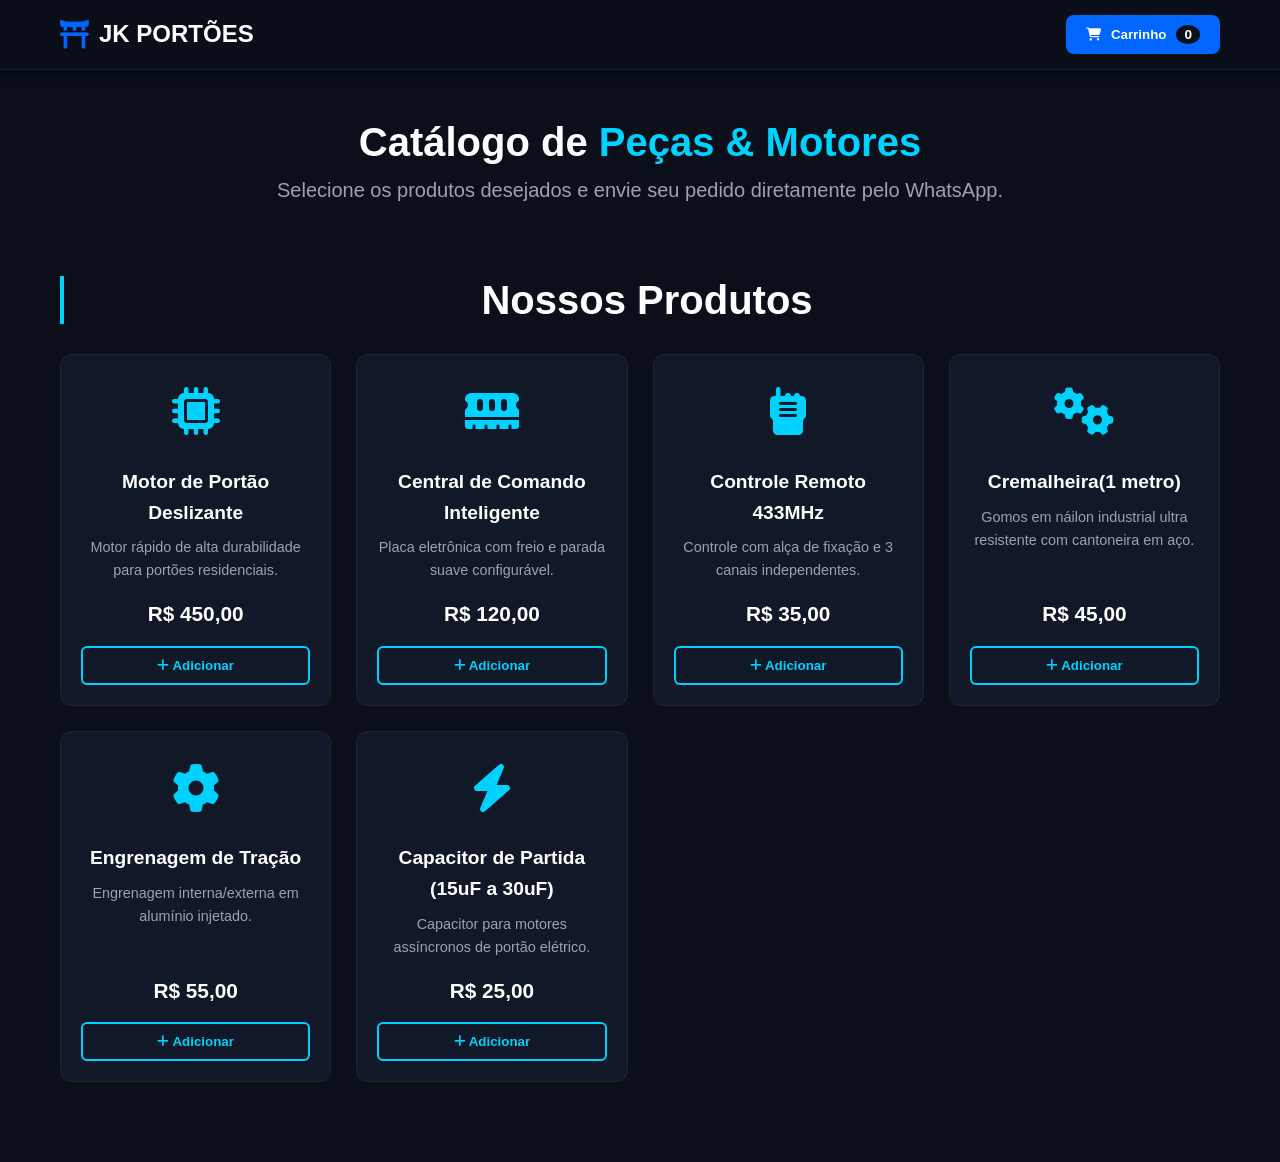
==== catalogo.html @ 3cca9722 "primeiro commit" ====
<!DOCTYPE html>
<html lang="pt-BR">
<head>
    <meta charset="UTF-8">
    <meta name="viewport" content="width=device-width, initial-scale=1.0">
    <title>Catálogo de Produtos - JK Portões</title>
    <!-- FontAwesome para os Ícones -->
    <link rel="stylesheet" href="https://cdnjs.cloudflare.com/ajax/libs/font-awesome/6.4.0/css/all.min.css">
    <link rel="stylesheet" href="style.css">
</head>
<body>

    <!-- Cabeçalho -->
    <header class="header">
        <div class="container header-content">
            <a href="#" class="logo">
                <i class="fa-solid fa-torii-gate"></i> JK PORTÕES
            </a>
            
            <button class="cart-btn" id="cart-btn">
                <i class="fa-solid fa-cart-shopping"></i>
                <span>Carrinho</span>
                <span class="cart-count" id="cart-count">0</span>
            </button>
        </div>
    </header>

    <!-- Banner principal -->
    <section class="hero-catalogo">
        <div class="container">
            <h1 class="hero-title">Catálogo de <span class="highlight">Peças & Motores</span></h1>
            <p class="hero-subtitle">Selecione os produtos desejados e envie seu pedido diretamente pelo WhatsApp.</p>
        </div>
    

    <!-- Catálogo de Produtos -->
    <main class="container catalog-section">
        <h2 class="section-title">Nossos Produtos</h2>
        <div class="products-grid" id="products-grid">
            <!-- Produtos renderizados via JavaScript -->
        </div>
    </main>
    </section>

    <!-- Modal do Carrinho de Compras -->
    <div class="cart-modal-overlay" id="cart-modal">
        <div class="cart-modal">
            <div class="cart-header">
                <h3>Seu Carrinho</h3>
                <button class="close-btn" id="close-cart">&times;</button>
            </div>
            
            <div class="cart-items" id="cart-items">
                <!-- Itens adicionados aparecem aqui -->
            </div>

            <div class="cart-footer">
                <div class="cart-total">
                    <span>Total:</span>
                    <strong id="cart-total-price">R$ 0,00</strong>
                </div>
                <button class="btn btn-primary btn-checkout" id="checkout-btn">
                    <i class="fa-brands fa-whatsapp"></i> Finalizar no WhatsApp
                </button>
            </div>
        </div>
    </div>

    <script src="script.js"></script>
</body>
</html>
---- style.css ----
/* ===================================
   CSS Variables
   =================================== */
:root {
    --primary-color: #0066FF;
    --accent-color: #00D2FF;
    --highlight-red: #FF2A00;
    --dark-color: #0b0f19;
    --dark-card-color: #111827;
    --light-color: #1f293d;
    --gray-color: #9ca3af;
    --white-color: #ffffff;

    --gradient-primary: linear-gradient(135deg, #0052CC 0%, #002b80 100%);
    --gradient-accent: linear-gradient(135deg, #0066FF 0%, #00D2FF 100%);
    --gradient-dark: linear-gradient(135deg, #0b0f19 0%, #111827 100%);

    --shadow-sm: 0 1px 2px 0 rgb(0 0 0 / 0.5);
    --shadow-md: 0 4px 6px -1px rgb(0 0 0 / 0.5);
    --shadow-lg: 0 10px 15px -3px rgb(0 0 0 / 0.6);
    --shadow-xl: 0 20px 25px -5px rgb(0 0 0 / 0.7);

    --transition: all 0.3s ease;

    --font-primary: 'Segoe UI', Tahoma, Geneva, Verdana, sans-serif;
}

/* ===================================
   Reset & Base Styles
   =================================== */
* {
    margin: 0;
    padding: 0;
    box-sizing: border-box;
}

html {
    scroll-behavior: smooth;
}

body {
    font-family: var(--font-primary);
    color: var(--white-color);
    background-color: var(--dark-color);
    line-height: 1.6;
    overflow-x: hidden;
}

img {
    max-width: 100%;
    height: auto;
    display: block;
}

a {
    text-decoration: none;
    color: inherit;
}

ul {
    list-style: none;
}

button {
    border: none;
    background: none;
    cursor: pointer;
    font-family: inherit;
}

/* ===================================
   Utility Classes
   =================================== */
.container {
    max-width: 1200px;
    margin: 0 auto;
    padding: 0 20px;
}

.section-header {
    text-align: center;
    max-width: 700px;
    margin: 0 auto 50px;
}

.section-subtitle {
    display: inline-block;
    color: var(--accent-color);
    font-weight: 600;
    text-transform: uppercase;
    font-size: 0.875rem;
    letter-spacing: 1px;
    margin-bottom: 10px;
}

.section-title {
    font-size: 2.5rem;
    color: var(--white-color);
    margin-bottom: 15px;
    line-height: 1.2;
}

.section-description {
    color: var(--gray-color);
    font-size: 1.125rem;
}

.btn {
    display: inline-flex;
    align-items: center;
    gap: 8px;
    padding: 14px 30px;
    border-radius: 8px;
    font-weight: 600;
    transition: var(--transition);
    font-size: 1rem;
}

.btn-primary {
    background: var(--gradient-accent);
    color: var(--white-color);
    box-shadow: var(--shadow-md);
}

.btn-primary:hover {
    transform: translateY(-2px);
    box-shadow: 0 0 15px rgba(0, 210, 255, 0.4);
}

.btn-secondary {
    background: transparent;
    color: var(--white-color);
    border: 2px solid var(--primary-color);
}

.btn-secondary:hover {
    background: var(--primary-color);
    color: var(--white-color);
    box-shadow: 0 0 15px rgba(0, 102, 255, 0.4);
}

/* ===================================
   Header
   =================================== */
.header {
    position: fixed;
    top: 0;
    left: 0;
    right: 0;
    background: rgba(11, 15, 25, 0.95);
    backdrop-filter: blur(10px);
    box-shadow: 0 2px 10px rgba(0, 0, 0, 0.5);
    border-bottom: 1px solid rgba(0, 102, 255, 0.2);
    z-index: 1000;
    transition: var(--transition);
}

.header-content {
    display: flex;
    justify-content: space-between;
    align-items: center;
    padding: 15px 0;
}

.logo {
    display: flex;
    align-items: center;
    gap: 10px;
    font-size: 1.5rem;
    font-weight: 700;
    color: var(--white-color);
}

.logo i {
    color: var(--primary-color);
    font-size: 1.8rem;
}

.nav-list {
    display: flex;
    gap: 30px;
}

.nav-link {
    color: var(--white-color);
    font-weight: 500;
    position: relative;
    transition: var(--transition);
}

.nav-link::after {
    content: '';
    position: absolute;
    bottom: -5px;
    left: 0;
    width: 0;
    height: 2px;
    background: var(--accent-color);
    transition: var(--transition);
}

.nav-link:hover {
    color: var(--accent-color);
}

.nav-link:hover::after {
    width: 100%;
}

.mobile-toggle {
    display: none;
    flex-direction: column;
    gap: 5px;
    padding: 5px;
}

.mobile-toggle span {
    width: 25px;
    height: 3px;
    background: var(--accent-color);
    border-radius: 3px;
    transition: var(--transition);
}

/* ===================================
   Hero Section
   =================================== */
.hero {
    position: relative;
    min-height: 100vh;
    display: flex;
    align-items: center;
    padding: 120px 0 80px;
    overflow: hidden;
    background-color: var(--dark-color);
}

.hero-bg {
    position: absolute;
    top: 0;
    left: 0;
    right: 0;
    bottom: 0;
    background: linear-gradient(135deg, rgba(11, 15, 25, 0.95) 0%, rgba(0, 43, 128, 0.8) 100%),
                url('https://images.unsplash.com/photo-1486262715619-67b85e0b08d3?w=1920&q=80') center/cover no-repeat;
    z-index: -1;
}

.hero-content {
    display: grid;
    grid-template-columns: 1fr 1fr;
    gap: 60px;
    align-items: center;
}

.hero-title {
    font-size: 3.5rem;
    color: var(--white-color);
    line-height: 1.1;
    margin-bottom: 20px;
}

.hero-title .highlight {
    color: var(--accent-color);
}

.hero-subtitle {
    font-size: 1.25rem;
    color: var(--gray-color);
    margin-bottom: 30px;
}

.hero-buttons {
    display: flex;
    flex-wrap: wrap;
    gap: 15px;
    margin-bottom: 50px;
}

.hero-stats {
    display: grid;
    grid-template-columns: repeat(3, 1fr);
    gap: 30px;
}

.stat-item {
    display: flex;
    align-items: center;
    gap: 15px;
}

.stat-item i {
    font-size: 2.5rem;
    color: var(--accent-color);
}

.stat-content {
    display: flex;
    flex-direction: column;
}

.stat-number {
    font-size: 1.75rem;
    font-weight: 700;
    color: var(--white-color);
}

.stat-label {
    font-size: 0.875rem;
    color: var(--gray-color);
}

.hero-image {
    display: flex;
    justify-content: center;
    align-items: center;
}

.hero-circle {
    width: 450px;
    height: 450px;
    border-radius: 50%;
    overflow: hidden;
    border: 10px solid rgba(0, 102, 255, 0.3);
    box-shadow: 0 0 30px rgba(0, 102, 255, 0.3);
}

.hero-circle img {
    width: 100%;
    height: 100%;
    object-fit: cover;
}

/* ===================================
   About Section
   =================================== */
.about {
    padding: 100px 0;
    background: var(--dark-card-color);
}

.about-content {
    display: grid;
    grid-template-columns: 1fr 1fr;
    gap: 60px;
    align-items: center;
}

.about-image {
    position: relative;
}

.about-image img {
    border-radius: 15px;
    box-shadow: var(--shadow-lg);
    width: 100%;
}

.about-badge {
    position: absolute;
    bottom: 30px;
    right: 30px;
    background: var(--gradient-accent);
    color: var(--white-color);
    padding: 20px;
    border-radius: 15px;
    display: flex;
    flex-direction: column;
    align-items: center;
    gap: 5px;
    box-shadow: var(--shadow-lg);
}

.about-badge i {
    font-size: 2rem;
}

.about-badge span {
    font-weight: 700;
    font-size: 1.125rem;
}

.about-text .section-title {
    text-align: left;
}

.about-text .section-subtitle {
    margin-bottom: 10px;
}

.about-description {
    color: var(--gray-color);
    margin-bottom: 20px;
    line-height: 1.8;
}

.about-features {
    display: grid;
    grid-template-columns: 1fr 1fr;
    gap: 15px;
    margin-top: 30px;
}

.feature-item {
    display: flex;
    align-items: center;
    gap: 10px;
    color: var(--white-color);
}

.feature-item i {
    color: var(--accent-color);
    font-size: 1.25rem;
}

/* ===================================
   Gallery Section
   =================================== */
.gallery {
    padding: 100px 0;
    background: var(--dark-color);
}

.gallery-grid {
    display: grid;
    grid-template-columns: repeat(4, 1fr);
    grid-template-rows: repeat(2, 250px);
    gap: 20px;
}

.gallery-item {
    position: relative;
    border-radius: 15px;
    overflow: hidden;
    cursor: pointer;
}

.gallery-large {
    grid-column: span 2;
    grid-row: span 2;
}

.gallery-item img {
    width: 100%;
    height: 100%;
    object-fit: cover;
    transition: var(--transition);
}

.gallery-overlay {
    position: absolute;
    top: 0;
    left: 0;
    right: 0;
    bottom: 0;
    background: rgba(0, 102, 255, 0.8);
    display: flex;
    align-items: center;
    justify-content: center;
    opacity: 0;
    transition: var(--transition);
}

.gallery-overlay i {
    color: var(--white-color);
    font-size: 2rem;
}

.gallery-item:hover img {
    transform: scale(1.1);
}

.gallery-item:hover .gallery-overlay {
    opacity: 1;
}

/* ===================================
   Services Section
   =================================== */
.services {
    padding: 100px 0;
    background: var(--dark-card-color);
}

.services-grid {
    display: grid;
    grid-template-columns: repeat(auto-fit, minmax(350px, 1fr));
    gap: 30px;
}

.service-card {
    background: var(--dark-color);
    border: 1px solid rgba(255, 255, 255, 0.05);
    border-radius: 15px;
    overflow: hidden;
    box-shadow: var(--shadow-md);
    transition: var(--transition);
}

.service-card:hover {
    transform: translateY(-10px);
    border-color: var(--primary-color);
    box-shadow: 0 10px 20px rgba(0, 102, 255, 0.2);
}

.service-image {
    height: 200px;
    overflow: hidden;
}

.service-image img {
    width: 100%;
    height: 100%;
    object-fit: cover;
    transition: var(--transition);
}

.service-card:hover .service-image img {
    transform: scale(1.1);
}

.service-content {
    padding: 30px;
}

.service-content i {
    font-size: 2.5rem;
    color: var(--accent-color);
    margin-bottom: 15px;
}

.service-content h3 {
    font-size: 1.5rem;
    color: var(--white-color);
    margin-bottom: 15px;
}

.service-content p {
    color: var(--gray-color);
    line-height: 1.7;
}

/* ===================================
   Highlights Section
   =================================== */
.highlights {
    padding: 100px 0;
    background: var(--gradient-primary);
}

.highlights .section-subtitle,
.highlights .section-title {
    color: var(--white-color);
}

.highlights-grid {
    display: grid;
    grid-template-columns: repeat(auto-fit, minmax(250px, 1fr));
    gap: 30px;
}

.highlight-card {
    background: rgba(11, 15, 25, 0.5);
    backdrop-filter: blur(10px);
    padding: 40px 30px;
    border-radius: 15px;
    text-align: center;
    transition: var(--transition);
    border: 1px solid rgba(255, 255, 255, 0.1);
}

.highlight-card:hover {
    background: rgba(11, 15, 25, 0.7);
    transform: translateY(-10px);
    border-color: var(--accent-color);
}

.highlight-icon {
    width: 80px;
    height: 80px;
    background: var(--gradient-accent);
    border-radius: 50%;
    display: flex;
    align-items: center;
    justify-content: center;
    margin: 0 auto 20px;
    box-shadow: 0 0 15px rgba(0, 210, 255, 0.4);
}

.highlight-icon i {
    font-size: 2rem;
    color: var(--white-color);
}

.highlight-card h3 {
    font-size: 1.5rem;
    color: var(--white-color);
    margin-bottom: 15px;
}

.highlight-card p {
    color: var(--gray-color);
    line-height: 1.7;
}

/* ===================================
   Benefits Section
   =================================== */
.benefits {
    padding: 100px 0;
    background: var(--dark-color);
}

.benefits-grid {
    display: grid;
    grid-template-columns: repeat(auto-fit, minmax(250px, 1fr));
    gap: 40px;
}

.benefit-item {
    text-align: center;
}

.benefit-item i {
    font-size: 3rem;
    color: var(--accent-color);
    margin-bottom: 20px;
}

.benefit-item h4 {
    font-size: 1.25rem;
    color: var(--white-color);
    margin-bottom: 10px;
}

.benefit-item p {
    color: var(--gray-color);
}

/* ===================================
   Testimonials Section
   =================================== */
.testimonials {
    padding: 100px 0;
    background: var(--dark-card-color);
}

.testimonials-grid {
    display: grid;
    grid-template-columns: repeat(auto-fit, minmax(320px, 1fr));
    gap: 30px;
}

.testimonial-card {
    background: var(--dark-color);
    border: 1px solid rgba(255, 255, 255, 0.05);
    padding: 30px;
    border-radius: 15px;
    box-shadow: var(--shadow-md);
    transition: var(--transition);
}

.testimonial-card:hover {
    transform: translateY(-5px);
    border-color: var(--primary-color);
    box-shadow: var(--shadow-lg);
}

.testimonial-header {
    display: flex;
    align-items: center;
    gap: 15px;
    margin-bottom: 20px;
}

.testimonial-avatar {
    width: 60px;
    height: 60px;
    border-radius: 50%;
    object-fit: cover;
    border: 2px solid var(--primary-color);
}

.testimonial-info h4 {
    color: var(--white-color);
    margin-bottom: 5px;
}

.testimonial-rating {
    display: flex;
    gap: 3px;
}

.testimonial-rating i {
    color: #fbbf24;
    font-size: 0.875rem;
}

.testimonial-text {
    color: var(--gray-color);
    line-height: 1.7;
    font-style: italic;
}

/* ===================================
   FAQ Section
   =================================== */
.faq {
    padding: 100px 0;
    background: var(--dark-color);
}

.faq-container {
    max-width: 800px;
    margin: 0 auto;
}

.faq-item {
    background: var(--dark-card-color);
    border: 1px solid rgba(255, 255, 255, 0.05);
    border-radius: 10px;
    margin-bottom: 15px;
    overflow: hidden;
}

.faq-question {
    width: 100%;
    display: flex;
    justify-content: space-between;
    align-items: center;
    padding: 20px 25px;
    text-align: left;
    font-size: 1.125rem;
    font-weight: 600;
    color: var(--white-color);
    cursor: pointer;
    transition: var(--transition);
}

.faq-question:hover {
    background: rgba(0, 102, 255, 0.1);
}

.faq-question i {
    transition: var(--transition);
    color: var(--accent-color);
}

.faq-item.active .faq-question i {
    transform: rotate(180deg);
}

.faq-answer {
    max-height: 0;
    overflow: hidden;
    transition: max-height 0.3s ease;
}

.faq-answer p {
    padding: 0 25px 20px;
    color: var(--gray-color);
    line-height: 1.7;
}

.faq-item.active .faq-answer {
    max-height: 500px;
}

/* ===================================
   Contact Section
   =================================== */
.contact {
    padding: 100px 0;
    background: var(--dark-card-color);
}

.contact-info-grid {
    display: grid;
    grid-template-columns: repeat(auto-fit, minmax(280px, 1fr));
    gap: 30px;
}

.contact-card {
    background: var(--dark-color);
    border: 1px solid rgba(255, 255, 255, 0.05);
    padding: 40px 30px;
    border-radius: 15px;
    text-align: center;
    box-shadow: var(--shadow-md);
    transition: var(--transition);
}

.contact-card:hover {
    transform: translateY(-10px);
    border-color: var(--primary-color);
    box-shadow: var(--shadow-lg);
}

.contact-icon {
    width: 70px;
    height: 70px;
    background: var(--gradient-accent);
    border-radius: 50%;
    display: flex;
    align-items: center;
    justify-content: center;
    margin: 0 auto 20px;
    box-shadow: 0 0 15px rgba(0, 210, 255, 0.3);
}

.contact-icon i {
    font-size: 1.75rem;
    color: var(--white-color);
}

.contact-card h3 {
    font-size: 1.5rem;
    color: var(--white-color);
    margin-bottom: 15px;
}

.contact-card p {
    color: var(--gray-color);
    line-height: 1.8;
    margin-bottom: 5px;
}

/* ===================================
   Footer
   =================================== */
.footer {
    background: #060911;
    color: var(--gray-color);
    padding: 60px 0 0;
    border-top: 1px solid rgba(255, 255, 255, 0.05);
}

.footer-content {
    display: grid;
    grid-template-columns: 2fr 1fr 1fr 1.5fr;
    gap: 40px;
    padding-bottom: 40px;
    border-bottom: 1px solid rgba(255, 255, 255, 0.05);
}

.footer-logo {
    display: flex;
    align-items: center;
    gap: 10px;
    font-size: 1.5rem;
    font-weight: 700;
    color: var(--white-color);
    margin-bottom: 20px;
}

.footer-logo i {
    color: var(--primary-color);
    font-size: 1.8rem;
}

.footer-description {
    line-height: 1.7;
    margin-bottom: 20px;
}

.footer-social {
    display: flex;
    gap: 15px;
}

.footer-social a {
    width: 40px;
    height: 40px;
    background: rgba(255, 255, 255, 0.05);
    border-radius: 50%;
    display: flex;
    align-items: center;
    justify-content: center;
    color: var(--white-color);
    transition: var(--transition);
}

.footer-social a:hover {
    background: var(--gradient-accent);
    color: var(--white-color);
    box-shadow: 0 0 10px rgba(0, 210, 255, 0.5);
}

.footer-column h4 {
    color: var(--white-color);
    font-size: 1.25rem;
    margin-bottom: 20px;
}

.footer-links li {
    margin-bottom: 10px;
}

.footer-links a {
    transition: var(--transition);
}

.footer-links a:hover {
    color: var(--accent-color);
    padding-left: 5px;
}

.footer-contact li {
    display: flex;
    align-items: flex-start;
    gap: 10px;
    margin-bottom: 15px;
}

.footer-contact i {
    color: var(--accent-color);
    margin-top: 3px;
}

.footer-bottom {
    padding: 30px 0;
    text-align: center;
}

/* ===================================
   Scroll to Top Button
   =================================== */
.scroll-to-top {
    position: fixed;
    bottom: 30px;
    right: 30px;
    width: 50px;
    height: 50px;
    background: var(--gradient-accent);
    color: var(--white-color);
    border-radius: 50%;
    display: flex;
    align-items: center;
    justify-content: center;
    box-shadow: var(--shadow-lg);
    opacity: 0;
    visibility: hidden;
    transition: var(--transition);
    z-index: 999;
}

.scroll-to-top.active {
    opacity: 1;
    visibility: visible;
}

.scroll-to-top:hover {
    transform: translateY(-5px);
    box-shadow: 0 0 15px rgba(0, 210, 255, 0.5);
}

/* ===================================
   Responsive Design
   =================================== */
@media (max-width: 1024px) {
    .section-title {
        font-size: 2rem;
    }

    .hero-content {
        grid-template-columns: 1fr;
    }

    .hero-image {
        display: none;
    }

    .about-content {
        grid-template-columns: 1fr;
    }

    .gallery-grid {
        grid-template-columns: repeat(2, 1fr);
    }

    .footer-content {
        grid-template-columns: 1fr 1fr;
    }
}

@media (max-width: 768px) {
    .nav {
        position: fixed;
        top: 70px;
        left: 0;
        right: 0;
        background: var(--dark-card-color);
        border-bottom: 1px solid rgba(255, 255, 255, 0.1);
        max-height: 0;
        overflow: hidden;
        transition: var(--transition);
        box-shadow: var(--shadow-lg);
    }

    .nav.active {
        max-height: 500px;
    }

    .nav-list {
        flex-direction: column;
        padding: 20px;
        gap: 0;
    }

    .nav-list li {
        border-bottom: 1px solid rgba(255, 255, 255, 0.05);
    }

    .nav-link {
        display: block;
        padding: 15px 0;
    }

    .mobile-toggle {
        display: flex;
    }

    .mobile-toggle.active span:nth-child(1) {
        transform: rotate(45deg) translate(7px, 7px);
    }

    .mobile-toggle.active span:nth-child(2) {
        opacity: 0;
    }

    .mobile-toggle.active span:nth-child(3) {
        transform: rotate(-45deg) translate(7px, -7px);
    }

    .hero-title {
        font-size: 2.5rem;
    }

    .hero-stats {
        grid-template-columns: 1fr;
    }

    .hero-buttons {
        flex-direction: column;
    }

    .btn {
        width: 100%;
        justify-content: center;
    }

    .services-grid {
        grid-template-columns: 1fr;
    }

    .gallery-grid {
        grid-template-columns: 1fr;
        grid-template-rows: auto;
    }

    .gallery-large {
        grid-column: span 1;
        grid-row: span 1;
    }

    .footer-content {
        grid-template-columns: 1fr;
    }

    .scroll-to-top {
        bottom: 20px;
        right: 20px;
    }
}

@media (max-width: 480px) {
    .section-title {
        font-size: 1.75rem;
    }

    .hero-title {
        font-size: 2rem;
    }

    .hero-subtitle {
        font-size: 1rem;
    }

    .stat-number {
        font-size: 1.5rem;
    }

    .about-features {
        grid-template-columns: 1fr;
    }

    .hero-circle {
        width: 300px;
        height: 300px;
    }
}

/* ===================================
   Variáveis & Configurações de Cores (JK Portões)
   =================================== */
:root {
    --primary-color: #0066FF;
    --accent-color: #00D2FF;
    --dark-color: #0b0f19;
    --dark-card-color: #111827;
    --gray-color: #9ca3af;
    --white-color: #ffffff;
    --green-whatsapp: #25D366;
    --font-primary: 'Segoe UI', Tahoma, Geneva, Verdana, sans-serif;
}

* {
    margin: 0;
    padding: 0;
    box-sizing: border-box;
}

body {
    font-family: var(--font-primary);
    background-color: var(--dark-color);
    color: var(--white-color);
    line-height: 1.6;
}

.container {
    max-width: 1200px;
    margin: 0 auto;
    padding: 0 20px;
}

/* Header */
.header {
    position: fixed;
    top: 0; left: 0; right: 0;
    background: rgba(11, 15, 25, 0.95);
    backdrop-filter: blur(10px);
    border-bottom: 1px solid rgba(0, 102, 255, 0.2);
    z-index: 1000;
}

.header-content {
    display: flex;
    justify-content: space-between;
    align-items: center;
    padding: 15px 20px;
}

.logo {
    font-size: 1.5rem;
    font-weight: bold;
    color: var(--white-color);
    text-decoration: none;
    display: flex;
    align-items: center;
    gap: 10px;
}

.logo i { color: var(--primary-color); }

.cart-btn {
    background: var(--primary-color);
    color: var(--white-color);
    border: none;
    padding: 10px 20px;
    border-radius: 8px;
    cursor: pointer;
    font-weight: 600;
    display: flex;
    align-items: center;
    gap: 10px;
    transition: 0.3s;
}

.cart-btn:hover {
    background: var(--accent-color);
    color: var(--dark-color);
}

.cart-count {
    background: var(--dark-color);
    color: var(--white-color);
    padding: 2px 8px;
    border-radius: 50%;
    font-size: 0.85rem;
}

/* Banner */
.hero-catalogo {
    padding: 120px 0 40px;
    text-align: center;
    display: flex;
    flex-direction: column;
    width: 100%;
}

.hero-title { font-size: 2.5rem; margin-bottom: 10px; }
.highlight { color: var(--accent-color); }
.hero-subtitle { color: var(--gray-color); }

/* Catálogo */
.catalog-section { 
    padding: 40px 20px; 
    width: 100%;
}
.section-title { margin-bottom: 30px; border-left: 4px solid var(--accent-color); padding-left: 10px; }

.products-grid {
    display: grid;
    grid-template-columns: repeat(auto-fit, minmax(260px, 1fr));
    gap: 25px;
}

.product-card {
    background: var(--dark-card-color);
    border: 1px solid rgba(255, 255, 255, 0.05);
    border-radius: 12px;
    padding: 20px;
    display: flex;
    flex-direction: column;
    justify-content: space-between;
    transition: 0.3s;
}

.product-card:hover {
    transform: translateY(-5px);
    border-color: var(--primary-color);
    box-shadow: 0 5px 15px rgba(0, 102, 255, 0.2);
}

.product-icon {
    font-size: 3rem;
    color: var(--accent-color);
    text-align: center;
    margin-bottom: 15px;
}

.product-title { font-size: 1.2rem; margin-bottom: 8px; }
.product-desc { color: var(--gray-color); font-size: 0.9rem; margin-bottom: 15px; }

.product-price {
    font-size: 1.3rem;
    font-weight: bold;
    color: var(--white-color);
    margin-bottom: 15px;
}

.btn-add-cart {
    width: 100%;
    background: transparent;
    color: var(--accent-color);
    border: 2px solid var(--accent-color);
    padding: 10px;
    border-radius: 6px;
    font-weight: 600;
    cursor: pointer;
    transition: 0.3s;
}

.btn-add-cart:hover {
    background: var(--accent-color);
    color: var(--dark-color);
}

/* Modal Carrinho */
.cart-modal-overlay {
    position: fixed;
    top: 0; left: 0; width: 100%; height: 100%;
    background: rgba(0, 0, 0, 0.8);
    display: none;
    justify-content: flex-end;
    z-index: 1001;
}

.cart-modal-overlay.active { display: flex; }

.cart-modal {
    background: var(--dark-card-color);
    width: 100%;
    max-width: 400px;
    height: 100%;
    padding: 25px;
    display: flex;
    flex-direction: column;
    justify-content: space-between;
}

.cart-header {
    display: flex;
    justify-content: space-between;
    align-items: center;
    border-bottom: 1px solid rgba(255, 255, 255, 0.1);
    padding-bottom: 15px;
}

.close-btn {
    background: none;
    border: none;
    color: var(--white-color);
    font-size: 2rem;
    cursor: pointer;
}

.cart-items {
    flex: 1;
    overflow-y: auto;
    margin: 20px 0;
}

.cart-item {
    display: flex;
    justify-content: space-between;
    align-items: center;
    margin-bottom: 15px;
    background: var(--dark-color);
    padding: 10px;
    border-radius: 8px;
}

.cart-item-title { font-size: 0.95rem; font-weight: 600; }
.cart-item-price { color: var(--accent-color); font-size: 0.85rem; }

.remove-item {
    color: #ff4d4d;
    background: none;
    border: none;
    cursor: pointer;
    font-size: 1rem;
}

.cart-footer {
    border-top: 1px solid rgba(255, 255, 255, 0.1);
    padding-top: 15px;
}

.cart-total {
    display: flex;
    justify-content: space-between;
    font-size: 1.2rem;
    margin-bottom: 15px;
}

.btn-checkout {
    width: 100%;
    background: var(--green-whatsapp);
    color: var(--white-color);
    border: none;
    padding: 12px;
    border-radius: 8px;
    font-weight: bold;
    font-size: 1rem;
    cursor: pointer;
    display: flex;
    align-items: center;
    justify-content: center;
    gap: 10px;
}

.btn-checkout:hover { opacity: 0.9; }
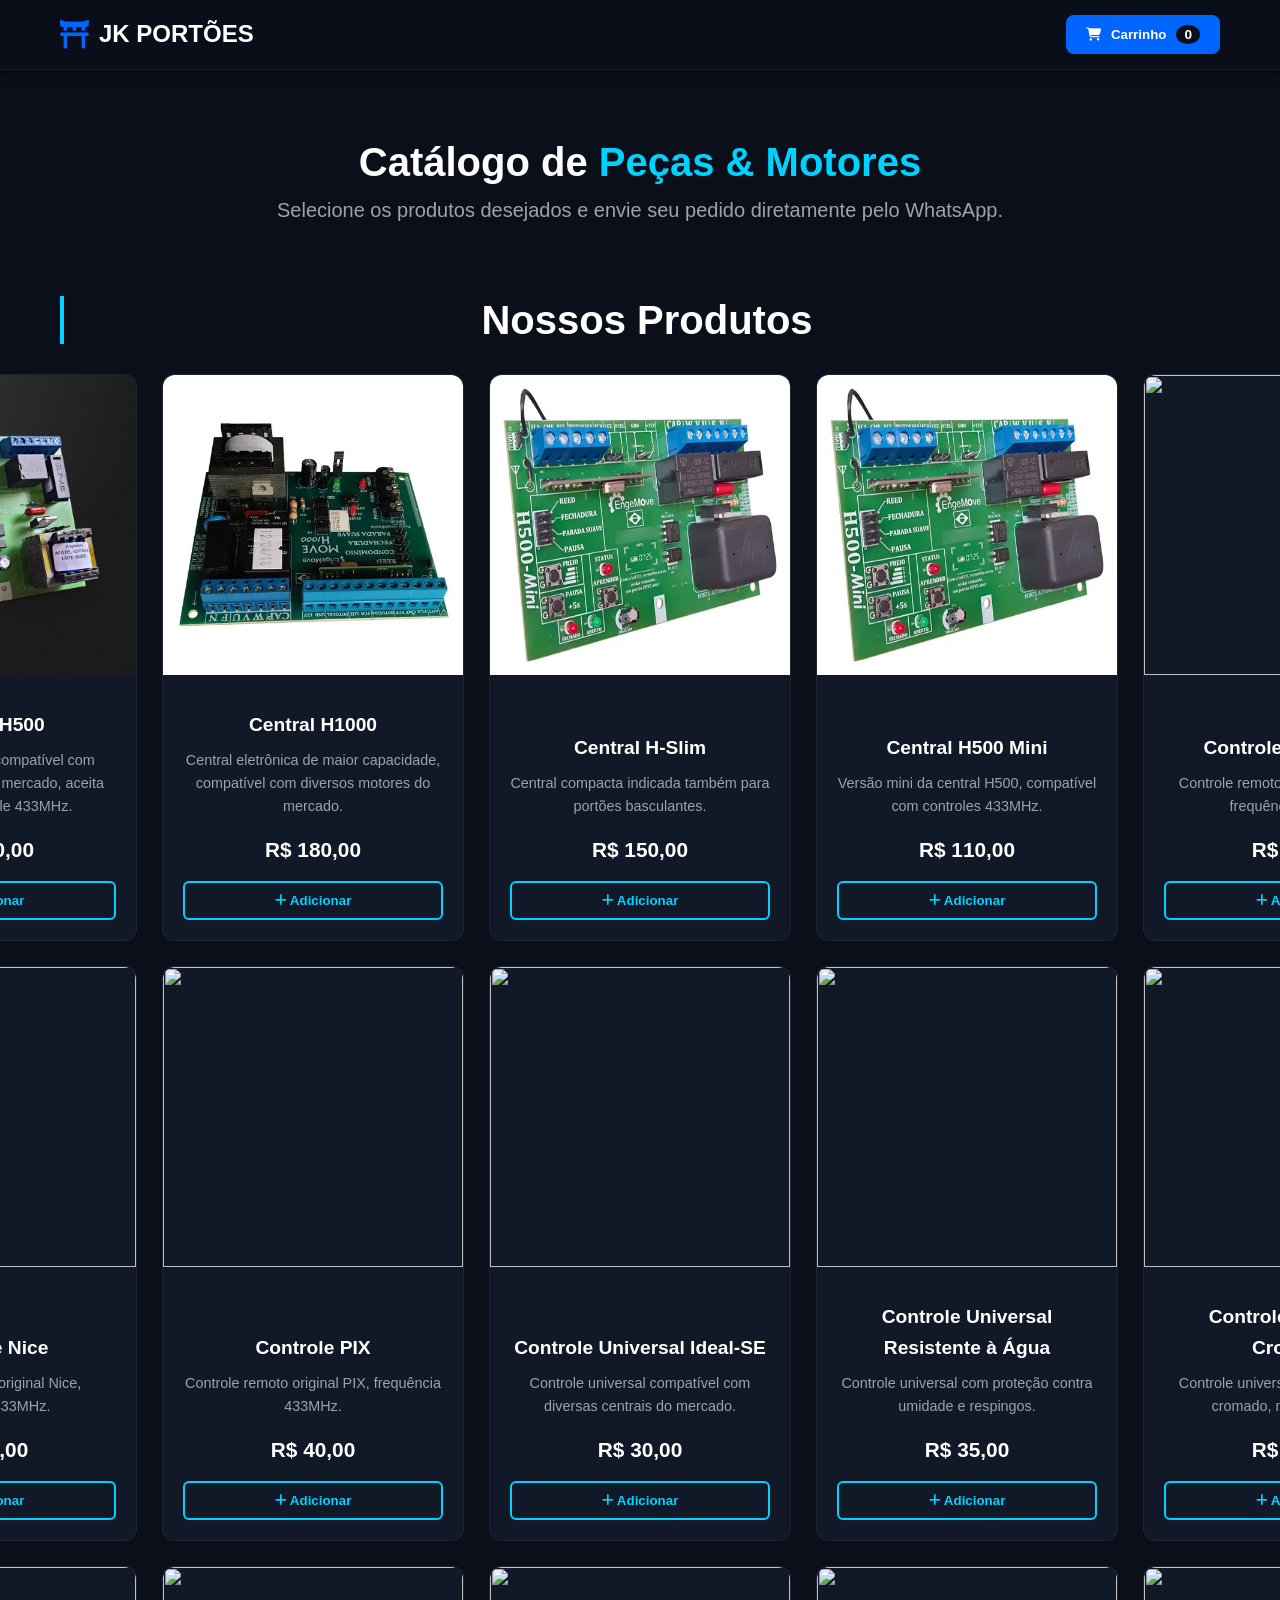
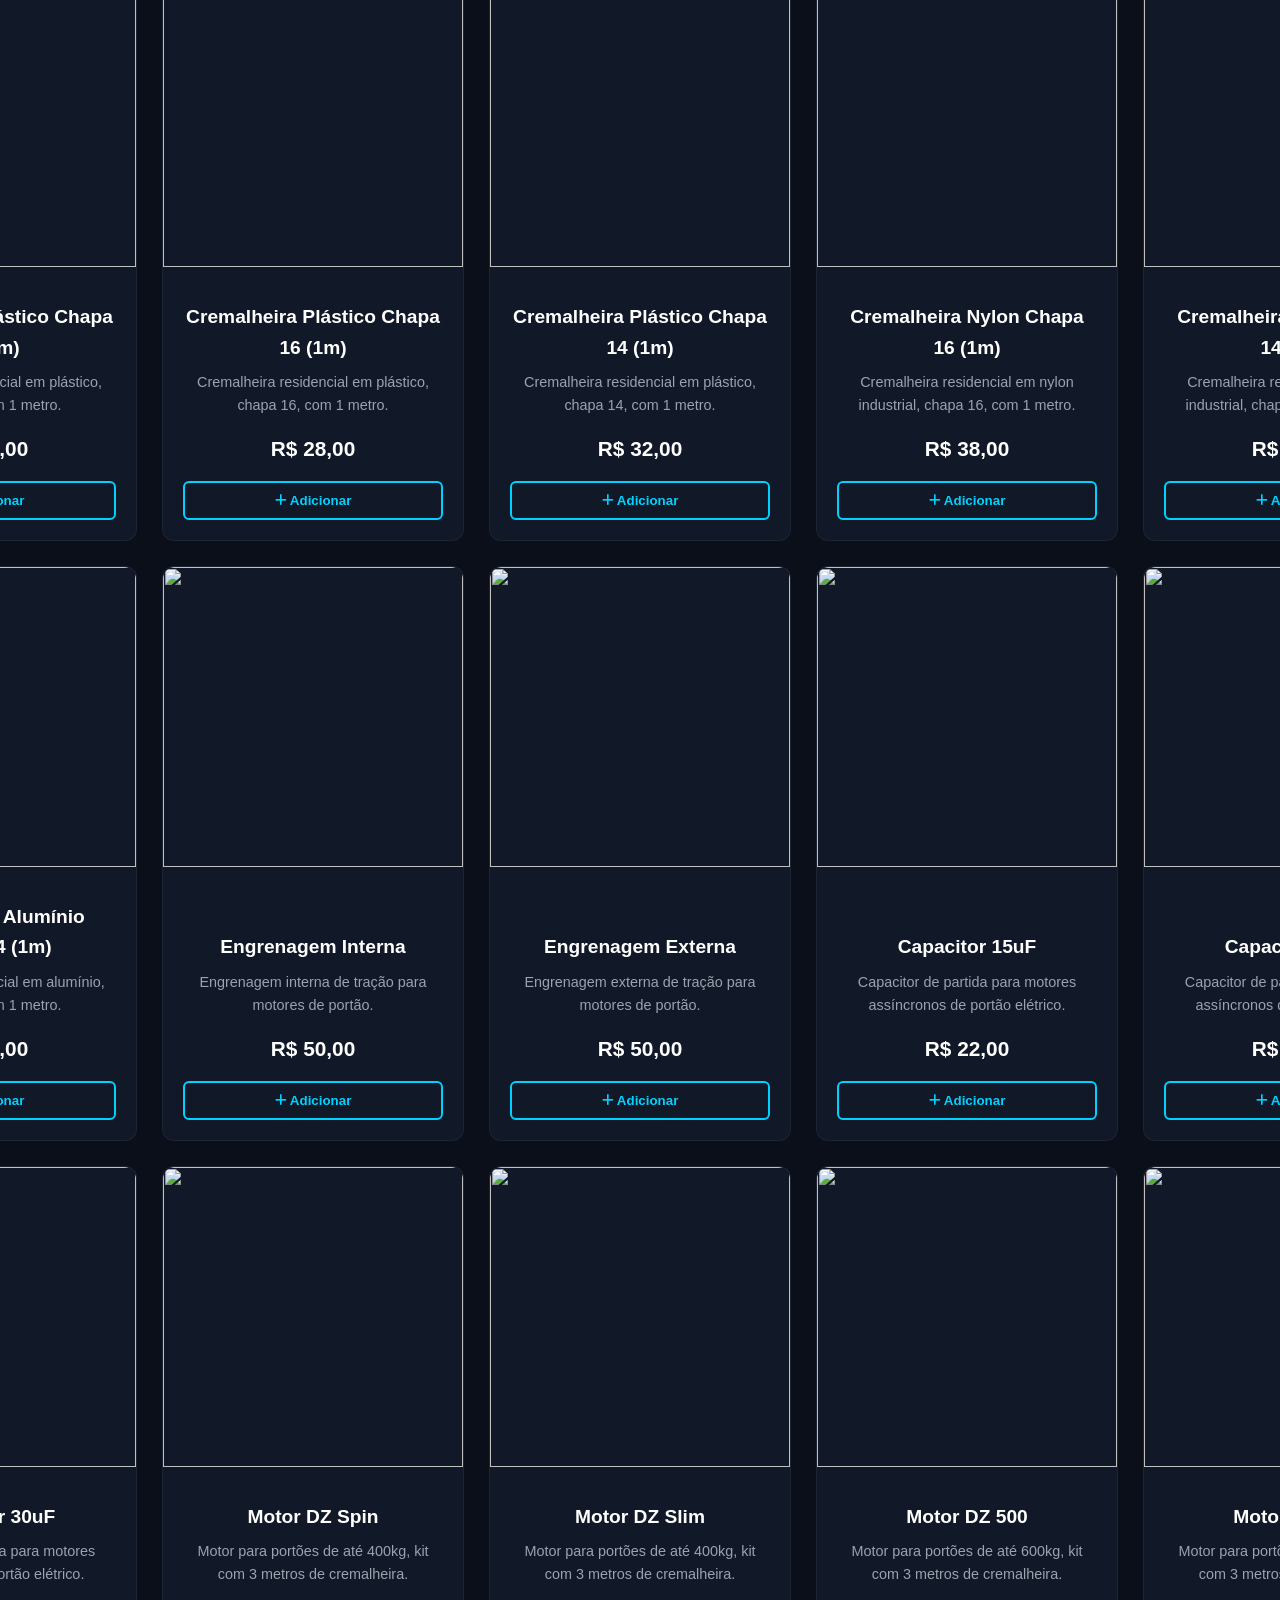
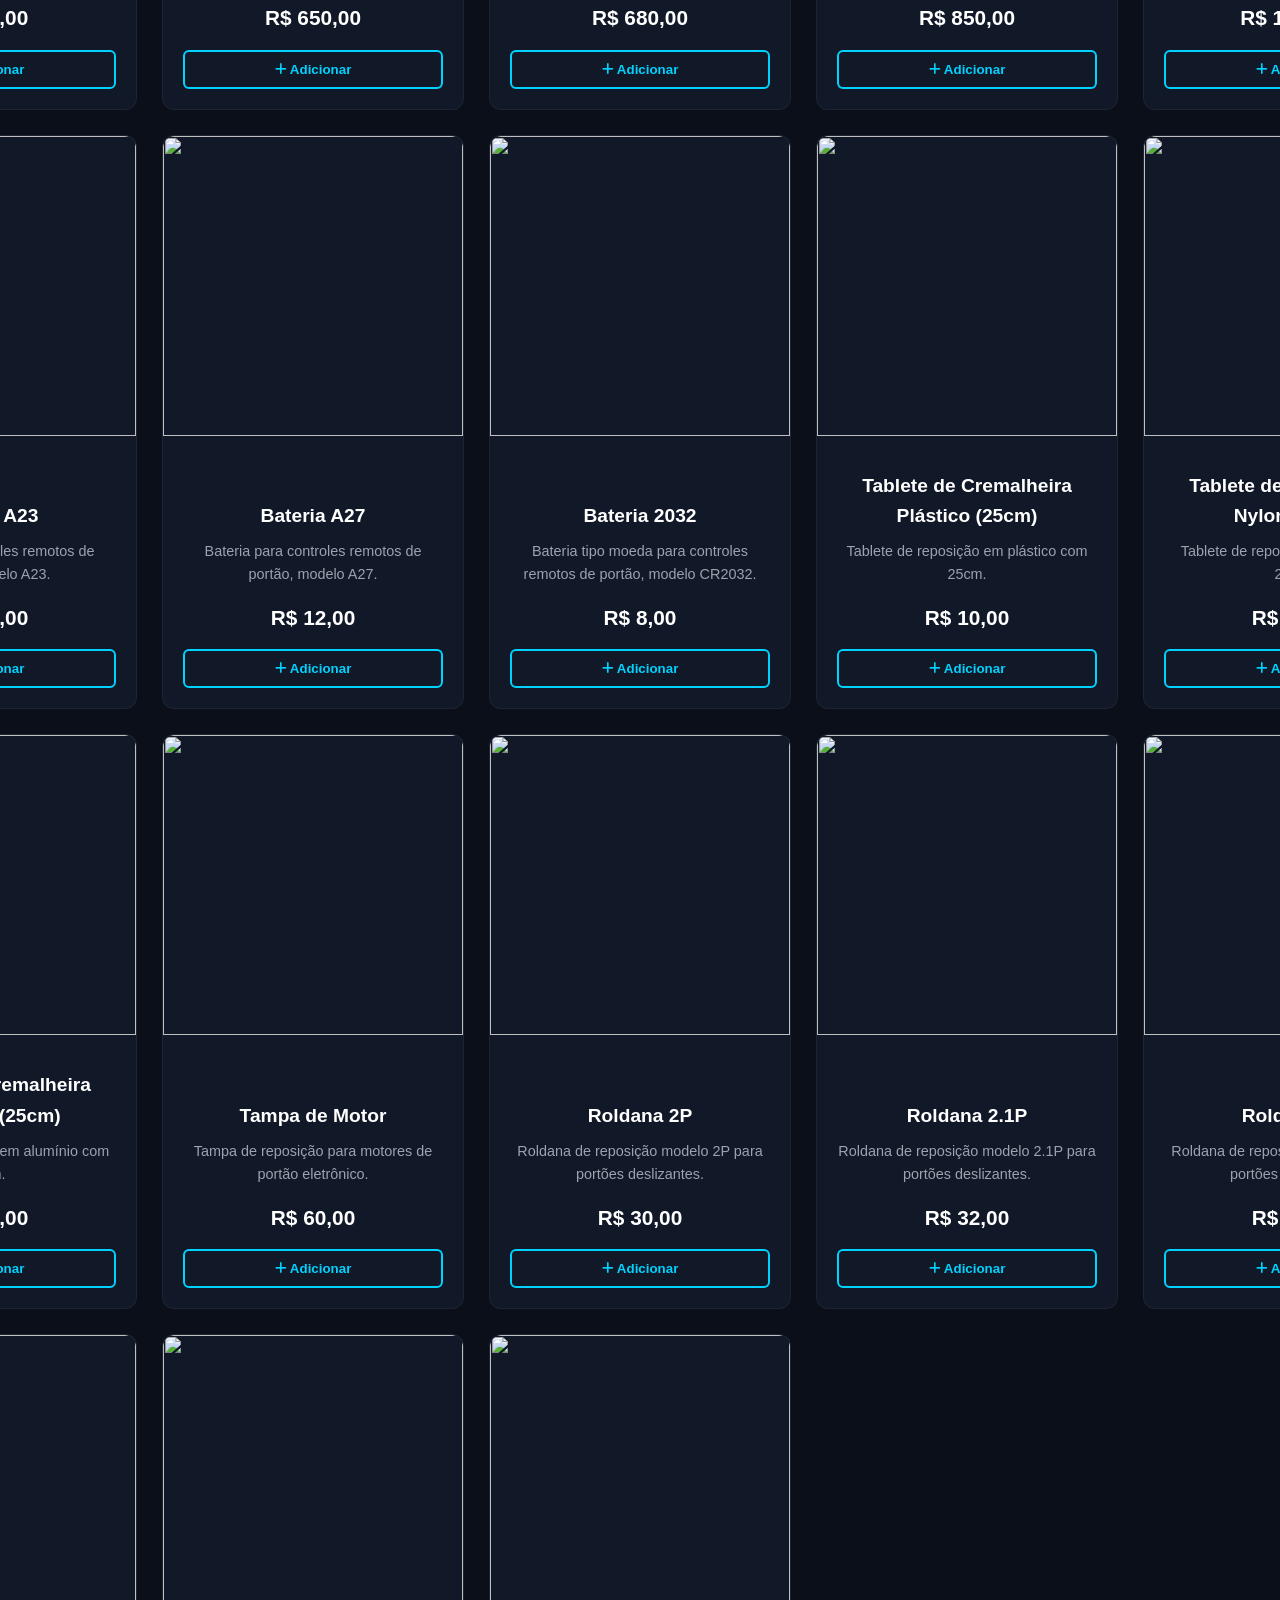
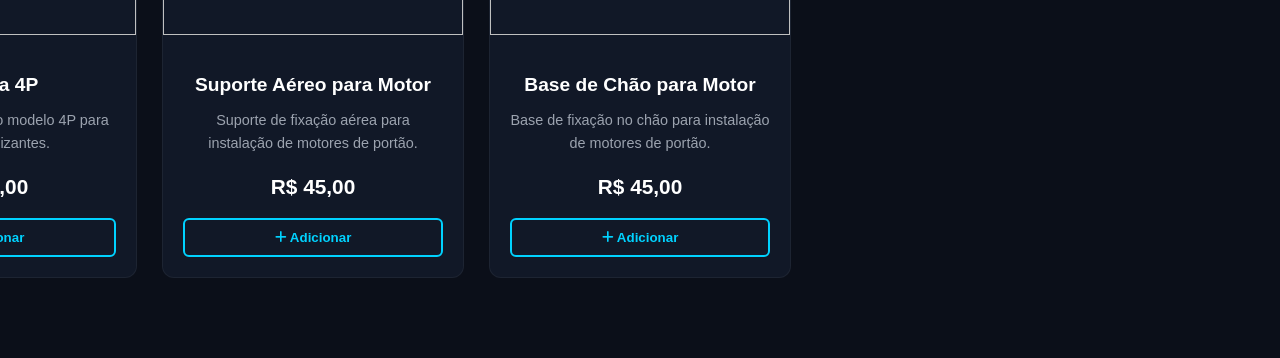
==== commit 36854222: "atualizacao do catalogo" ====
--- a/catalogo.html
+++ b/catalogo.html
@@ -3,6 +3,7 @@
 <head>
     <meta charset="UTF-8">
     <meta name="viewport" content="width=device-width, initial-scale=1.0">
+    <link rel="icon" type="image/x-icon" href="./img/jk.png">
     <title>Catálogo de Produtos - JK Portões</title>
     <!-- FontAwesome para os Ícones -->
     <link rel="stylesheet" href="https://cdnjs.cloudflare.com/ajax/libs/font-awesome/6.4.0/css/all.min.css">
@@ -65,7 +66,7 @@
             </div>
         </div>
     </div>
-
+    <script src="produtos.js"></script>
     <script src="script.js"></script>
 </body>
 </html>
--- a/style.css
+++ b/style.css
@@ -258,6 +258,7 @@
     color: var(--white-color);
     line-height: 1.1;
     margin-bottom: 20px;
+    margin-top: 20px;
 }
 
 .hero-title .highlight {
@@ -823,6 +824,26 @@
     color: var(--gray-color);
     line-height: 1.8;
     margin-bottom: 5px;
+}
+
+.location{
+    width: 100vw;
+    display: flex;
+    flex-direction: column;
+    align-items: center;
+    padding: 20px 0;
+}
+
+.boxiframe{
+    max-width: 1200px;
+    display: flex;
+    justify-content: center;
+    padding: 10px;
+}
+
+.boxiframe iframe{
+    margin-top: 15px;
+    border-radius: 8px;
 }
 
 /* ===================================
@@ -952,6 +973,46 @@
 .scroll-to-top:hover {
     transform: translateY(-5px);
     box-shadow: 0 0 15px rgba(0, 210, 255, 0.5);
+}
+
+/* WhatsApp Floating Button Style */
+.whatsapp-float {
+    position: fixed;
+    width: 60px;
+    height: 60px;
+    bottom: 30px;
+    right: 30px;
+    background-color: #25d366;
+    color: #FFF;
+    border-radius: 50px;
+    text-align: center;
+    font-size: 32px;
+    box-shadow: 2px 2px 10px rgba(0,0,0,0.3);
+    z-index: 1000;
+    display: flex;
+    align-items: center;
+    justify-content: center;
+    text-decoration: none;
+    transition: all 0.3s ease;
+}
+.whatsapp-float:hover {
+    transform: scale(1.1);
+    background-color: #128c7e;
+    color: #fff;
+}
+.credits {
+    text-align: center;
+    padding: 15px 0;
+    background-color: #111;
+    color: #aaa;
+    font-size: 14px;
+    border-top: 1px solid #222;
+}
+.identification{
+    font-weight: bold;
+}
+.identification:hover{
+    color: var(--gray-color);
 }
 
 /* ===================================
@@ -1098,6 +1159,10 @@
         width: 300px;
         height: 300px;
     }
+
+    .boxiframe{
+        max-width: 370px;
+    }
 }
 
 /* ===================================
@@ -1211,7 +1276,8 @@
 
 .products-grid {
     display: grid;
-    grid-template-columns: repeat(auto-fit, minmax(260px, 1fr));
+    grid-template-columns: repeat(5, 1fr);
+    justify-content: center;
     gap: 25px;
 }
 
@@ -1219,7 +1285,6 @@
     background: var(--dark-card-color);
     border: 1px solid rgba(255, 255, 255, 0.05);
     border-radius: 12px;
-    padding: 20px;
     display: flex;
     flex-direction: column;
     justify-content: space-between;
@@ -1239,8 +1304,19 @@
     margin-bottom: 15px;
 }
 
+.produto-icone-img{
+    height: 300px;
+    width: 300px;
+    border-top-left-radius: 12px;
+    border-top-right-radius: 12px;
+}
+
 .product-title { font-size: 1.2rem; margin-bottom: 8px; }
 .product-desc { color: var(--gray-color); font-size: 0.9rem; margin-bottom: 15px; }
+
+.product-info {
+    padding: 20px;
+}
 
 .product-price {
     font-size: 1.3rem;
@@ -1360,4 +1436,167 @@
     gap: 10px;
 }
 
-.btn-checkout:hover { opacity: 0.9; }+.btn-checkout:hover { opacity: 0.9; }
+
+/* ==========================================================
+   RESPONSIVIDADE
+   ========================================================== */
+ 
+/* Telas grandes / notebooks (até 1200px) */
+@media (max-width: 1200px) {
+    .container {
+        max-width: 960px;
+    }
+ 
+    .products-grid {
+        grid-template-columns: repeat(4, 1fr);
+        gap: 20px;
+    }
+ 
+    .produto-icone-img {
+        height: 220px;
+        width: 100%;
+    }
+}
+ 
+/* Tablets paisagem (até 992px) */
+@media (max-width: 992px) {
+    .container {
+        max-width: 720px;
+    }
+ 
+    .hero-title {
+        font-size: 2.1rem;
+    }
+ 
+    .products-grid {
+        grid-template-columns: repeat(3, 1fr);
+        gap: 18px;
+    }
+ 
+    .produto-icone-img {
+        height: 180px;
+    }
+ 
+    .cart-modal {
+        max-width: 350px;
+    }
+}
+ 
+/* Tablets retrato / celulares grandes (até 768px) */
+@media (max-width: 768px) {
+    .container {
+        max-width: 100%;
+        padding: 0 16px;
+    }
+ 
+    .header-content {
+        padding: 12px 16px;
+    }
+ 
+    .logo {
+        font-size: 1.25rem;
+    }
+ 
+    .cart-btn {
+        padding: 8px 14px;
+        font-size: 0.9rem;
+    }
+ 
+    .hero-catalogo {
+        padding: 100px 0 30px;
+    }
+ 
+    .hero-title {
+        font-size: 1.8rem;
+    }
+ 
+    .hero-subtitle {
+        font-size: 0.95rem;
+        padding: 0 15px;
+    }
+ 
+    .catalog-section {
+        padding: 30px 16px;
+    }
+ 
+    .products-grid {
+        grid-template-columns: repeat(2, 1fr);
+        gap: 15px;
+    }
+ 
+    
+ 
+    .produto-icone-img {
+        height: 160px;
+        width: 100%;
+    }
+ 
+    .product-title {
+        font-size: 1.05rem;
+    }
+ 
+    .product-desc {
+        font-size: 0.85rem;
+    }
+ 
+    .product-price {
+        font-size: 1.15rem;
+    }
+ 
+    .cart-modal {
+        max-width: 100%;
+    }
+}
+ 
+/* Celulares pequenos (até 575px) */
+@media (max-width: 575px) {
+    .header-content {
+        flex-wrap: wrap;
+        gap: 10px;
+    }
+ 
+    .hero-title {
+        font-size: 1.5rem;
+    }
+ 
+    .hero-subtitle {
+        font-size: 0.85rem;
+    }
+ 
+    .section-title {
+        font-size: 1.1rem;
+    }
+ 
+    .products-grid {
+        grid-template-columns: 1fr;
+        gap: 15px;
+    }
+ 
+    .produto-icone-img {
+        height: 200px;
+        width: 100%;
+        object-fit: contain;
+    }
+ 
+    .product-icon {
+        font-size: 2.2rem;
+    }
+ 
+    .btn-add-cart {
+        font-size: 0.9rem;
+        padding: 9px;
+    }
+ 
+    .cart-modal {
+        padding: 18px;
+    }
+ 
+    .cart-total {
+        font-size: 1.05rem;
+    }
+ 
+    .btn-checkout {
+        font-size: 0.95rem;
+    }
+}
